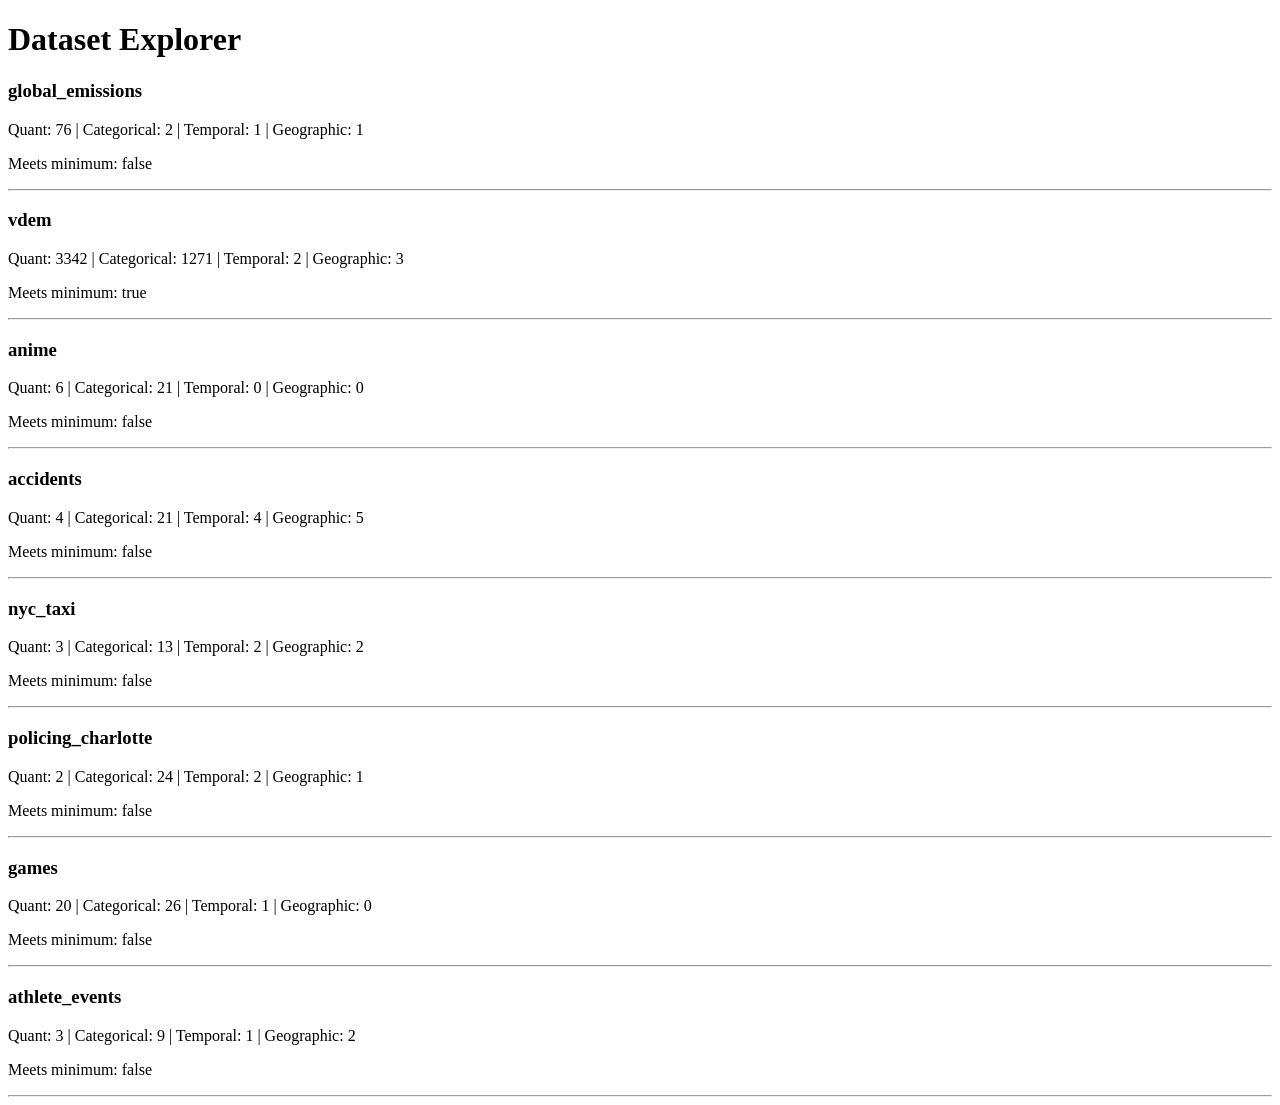
==== site/index.html @ 322bfea4 "made basic html display of data" ====
<!DOCTYPE html>
<html>
<head>
  <title>Dataset Explorer</title>
</head>
<body>
  <h1>Dataset Explorer</h1>
  <div id="results"></div>

  <script>
    fetch("data.json")
      .then(res => res.json())
      .then(datasets => {
        const container = document.getElementById("results");
        datasets.forEach(d => {
          const card = document.createElement("div");
          card.innerHTML = `
            <h3>${d.name}</h3>
            <p>Quant: ${d.num_quantitative} | Categorical: ${d.num_categorical} | Temporal: ${d.num_temporal} | Geographic: ${d.num_geographic}</p>
            <p>Meets minimum: ${d.meets_minimum}</p>
            <hr>
          `;
          container.appendChild(card);
        });
      });
  </script>
</body>
</html>
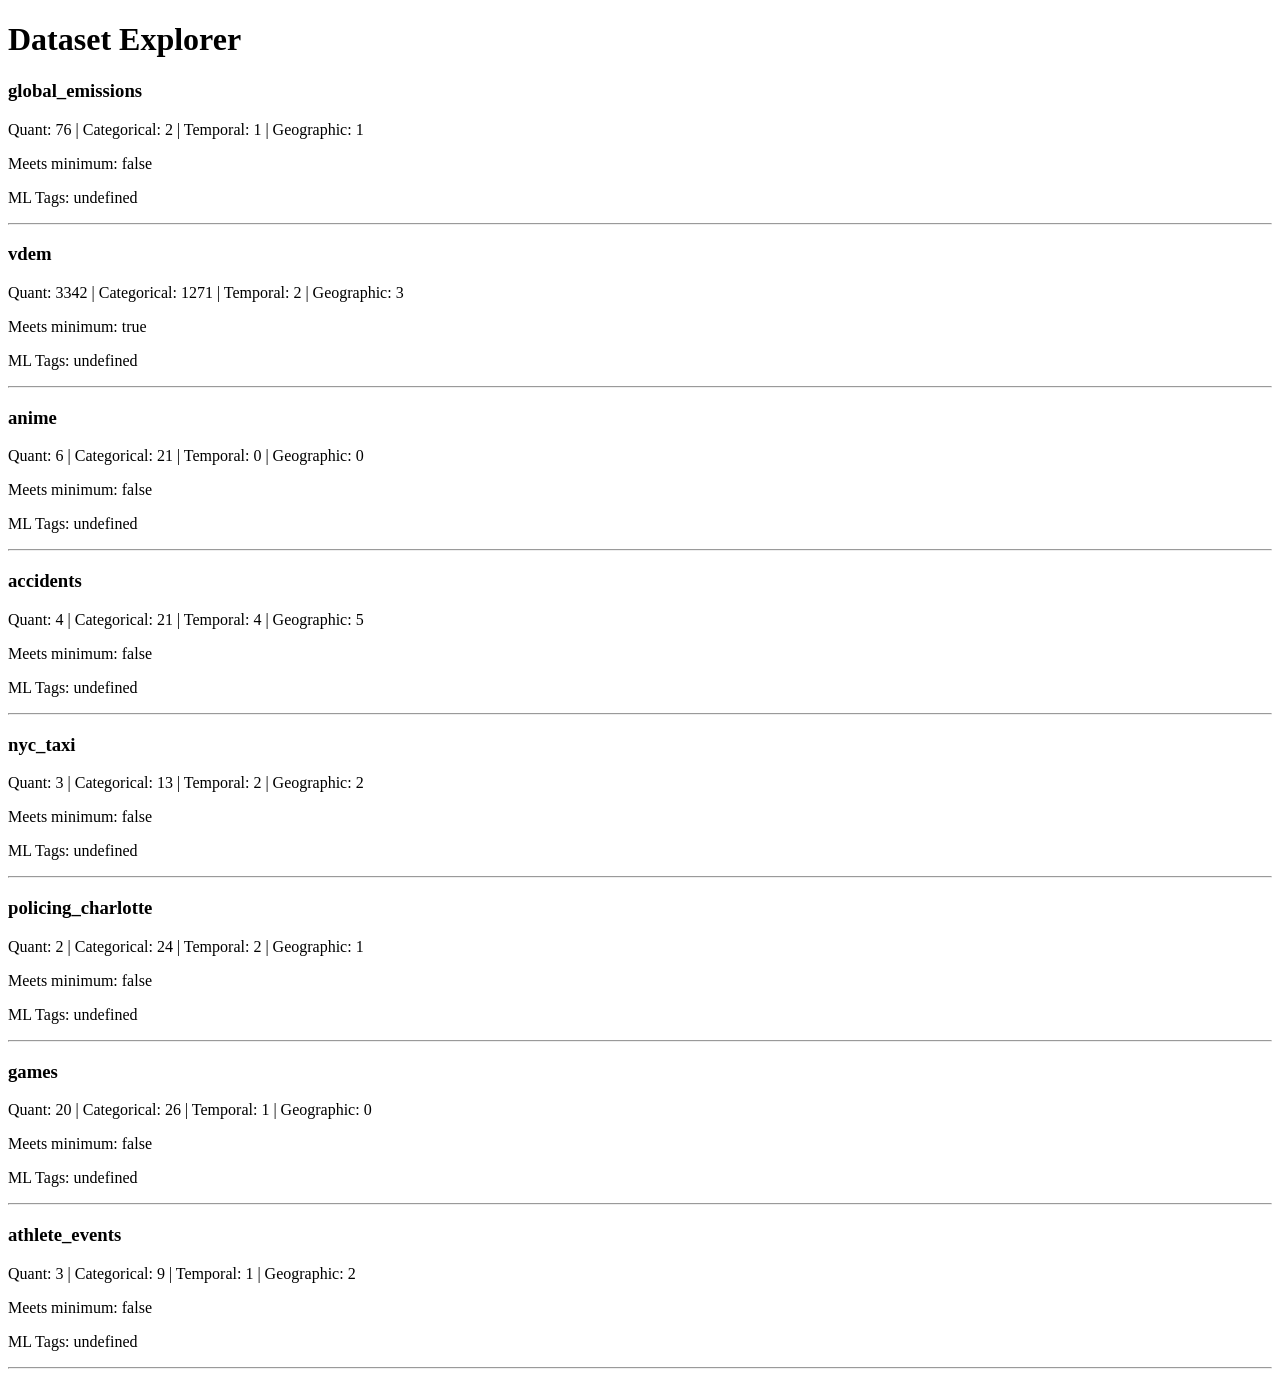
==== commit ff8383ed: "ml_tagger.py" ====
--- a/site/index.html
+++ b/site/index.html
@@ -18,6 +18,7 @@
             <h3>${d.name}</h3>
             <p>Quant: ${d.num_quantitative} | Categorical: ${d.num_categorical} | Temporal: ${d.num_temporal} | Geographic: ${d.num_geographic}</p>
             <p>Meets minimum: ${d.meets_minimum}</p>
+            <p>ML Tags: ${d.ml_tags}</p>
             <hr>
           `;
           container.appendChild(card);
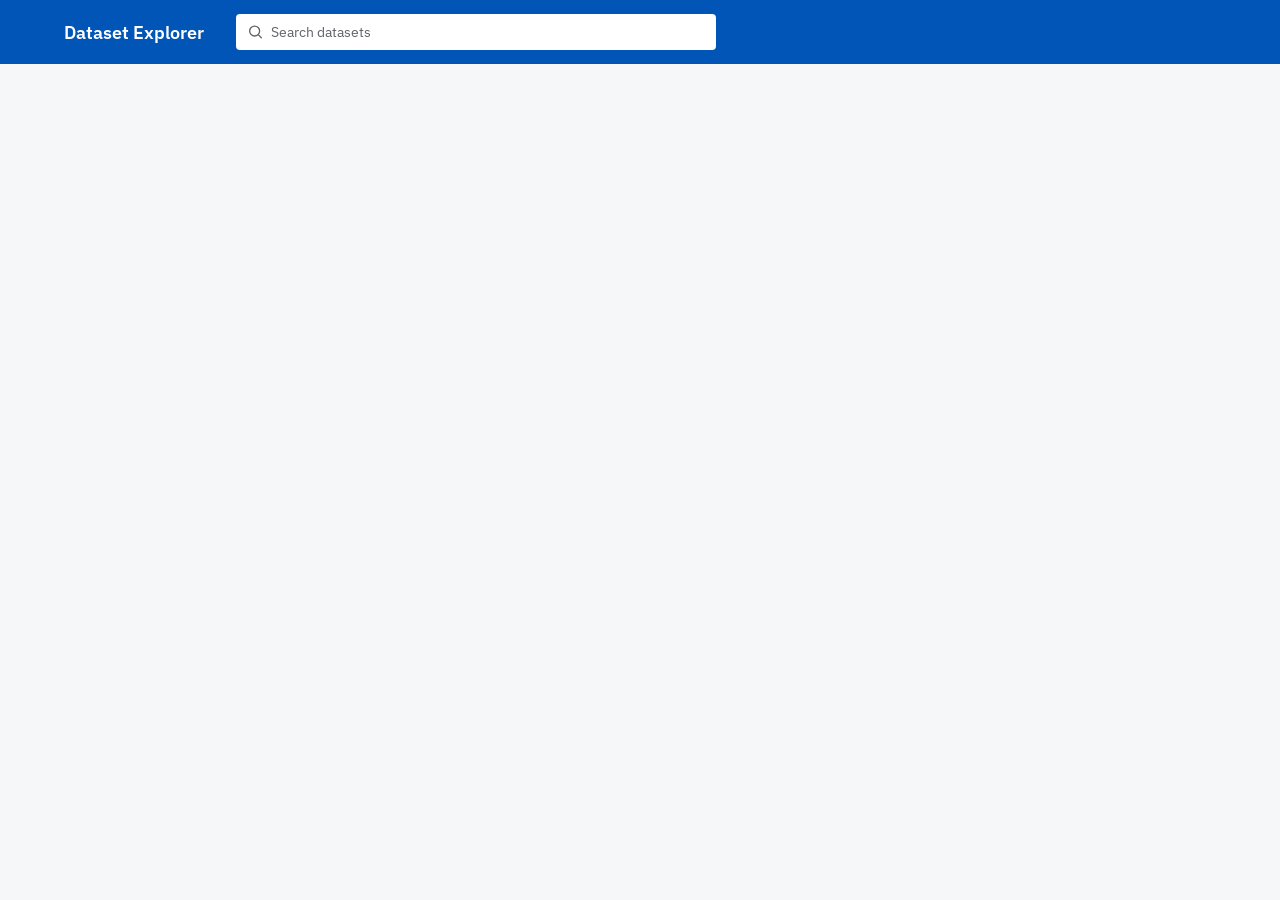
==== commit e7dc3bc6: "set up css and js template" ====
--- a/site/index.html
+++ b/site/index.html
@@ -1,29 +1,31 @@
 <!DOCTYPE html>
-<html>
+<html lang="en">
 <head>
+  <meta charset="UTF-8">
+  <meta name="viewport" content="width=device-width, initial-scale=1.0">
   <title>Dataset Explorer</title>
+  <link rel="preconnect" href="https://fonts.googleapis.com">
+  <link href="https://fonts.googleapis.com/css2?family=IBM+Plex+Sans:wght@400;500;600&family=IBM+Plex+Mono:wght@500&display=swap" rel="stylesheet">
+  <link rel="stylesheet" href="css/style.css">
 </head>
 <body>
-  <h1>Dataset Explorer</h1>
-  <div id="results"></div>
+  <header class="topbar">
+    <div class="topbar-inner">
+      <span class="topbar-title">Dataset Explorer</span>
+      <div class="search-bar" aria-disabled="true">
+        <svg class="search-icon" width="16" height="16" viewBox="0 0 16 16" fill="none" xmlns="http://www.w3.org/2000/svg" aria-hidden="true">
+          <circle cx="7" cy="7" r="5.25" stroke="currentColor" stroke-width="1.4"/>
+          <path d="M11 11L14 14" stroke="currentColor" stroke-width="1.4" stroke-linecap="round"/>
+        </svg>
+        <input type="text" placeholder="Search datasets" disabled>
+      </div>
+    </div>
+  </header>
 
-  <script>
-    fetch("data.json")
-      .then(res => res.json())
-      .then(datasets => {
-        const container = document.getElementById("results");
-        datasets.forEach(d => {
-          const card = document.createElement("div");
-          card.innerHTML = `
-            <h3>${d.name}</h3>
-            <p>Quant: ${d.num_quantitative} | Categorical: ${d.num_categorical} | Temporal: ${d.num_temporal} | Geographic: ${d.num_geographic}</p>
-            <p>Meets minimum: ${d.meets_minimum}</p>
-            <p>ML Tags: ${d.ml_tags}</p>
-            <hr>
-          `;
-          container.appendChild(card);
-        });
-      });
-  </script>
+  <main class="content">
+    <div id="dataset-grid" class="dataset-grid"></div>
+  </main>
+
+  <script src="js/app.js"></script>
 </body>
 </html>
--- a/site/css/style.css
+++ b/site/css/style.css
@@ -0,0 +1,174 @@
+* {
+    box-sizing: border-box;
+    margin: 0;
+    padding: 0;
+  }
+  
+  body {
+    font-family: 'IBM Plex Sans', -apple-system, sans-serif;
+    background: #F6F7F9;
+    color: #1A1A1A;
+  }
+  
+  .topbar {
+    background: #0055B7;
+    height: 64px;
+    display: flex;
+    align-items: center;
+    position: sticky;
+    top: 0;
+    z-index: 10;
+  }
+  
+  .topbar-inner {
+    width: 100%;
+    max-width: 1200px;
+    margin: 0 auto;
+    padding: 0 24px;
+    display: flex;
+    align-items: center;
+    gap: 32px;
+  }
+  
+  .topbar-title {
+    color: #FFFFFF;
+    font-size: 18px;
+    font-weight: 600;
+    white-space: nowrap;
+  }
+  
+  .search-bar {
+    display: flex;
+    align-items: center;
+    gap: 8px;
+    background: #FFFFFF;
+    border-radius: 4px;
+    padding: 0 12px;
+    height: 36px;
+    width: 100%;
+    max-width: 480px;
+    color: #5F6368;
+  }
+  
+  .search-bar input {
+    border: none;
+    outline: none;
+    background: transparent;
+    font-family: inherit;
+    font-size: 14px;
+    color: #1A1A1A;
+    width: 100%;
+  }
+  
+  .search-bar input::placeholder {
+    color: #5F6368;
+  }
+  
+  .content {
+    max-width: 1200px;
+    margin: 0 auto;
+    padding: 32px 24px 64px;
+  }
+  
+  .dataset-grid {
+    display: grid;
+    grid-template-columns: repeat(auto-fill, minmax(220px, 1fr));
+    gap: 24px;
+  }
+  
+  .dataset-card {
+    background: #FFFFFF;
+    border: 1px solid #DADCE0;
+    border-radius: 4px;
+    box-shadow: 0 1px 2px rgba(0, 0, 0, 0.06);
+    overflow: hidden;
+    display: flex;
+    flex-direction: column;
+  }
+  
+  .card-thumbnail {
+    height: 120px;
+    background: #F1F3F4;
+    border-bottom: 1px solid #DADCE0;
+    display: flex;
+    align-items: center;
+    justify-content: center;
+  }
+  
+  .card-thumbnail svg {
+    color: #B4B2A9;
+  }
+  
+  .card-body {
+    padding: 14px 16px 16px;
+    display: flex;
+    flex-direction: column;
+    gap: 12px;
+  }
+  
+  .card-name {
+    font-size: 15px;
+    font-weight: 600;
+    color: #1A1A1A;
+    overflow: hidden;
+    text-overflow: ellipsis;
+    white-space: nowrap;
+  }
+  
+  .stat-grid {
+    display: grid;
+    grid-template-columns: 1fr 1fr;
+    gap: 6px 12px;
+  }
+  
+  .stat-item {
+    display: flex;
+    flex-direction: column;
+    gap: 2px;
+  }
+  
+  .stat-label {
+    font-size: 11px;
+    color: #5F6368;
+    text-transform: none;
+  }
+  
+  .stat-value {
+    font-family: 'IBM Plex Mono', monospace;
+    font-size: 13px;
+    font-weight: 500;
+    color: #1A1A1A;
+  }
+  
+  .tag-row {
+    display: flex;
+    flex-wrap: wrap;
+    gap: 6px;
+  }
+  
+  .tag-chip {
+    background: #E8F0FB;
+    color: #0B3E82;
+    font-size: 11px;
+    font-weight: 500;
+    padding: 3px 8px;
+    border-radius: 3px;
+  }
+  
+  .status-badge {
+    align-self: flex-start;
+    font-size: 11px;
+    font-weight: 500;
+    padding: 3px 8px;
+    border-radius: 3px;
+  }
+  
+  .status-badge.pass {
+    background: #E6F4EA;
+    color: #1E7B34;
+  }
+  
+  .status-badge.fail {
+    background: #F1F3F4;
+    color: #5F6368;
+  }
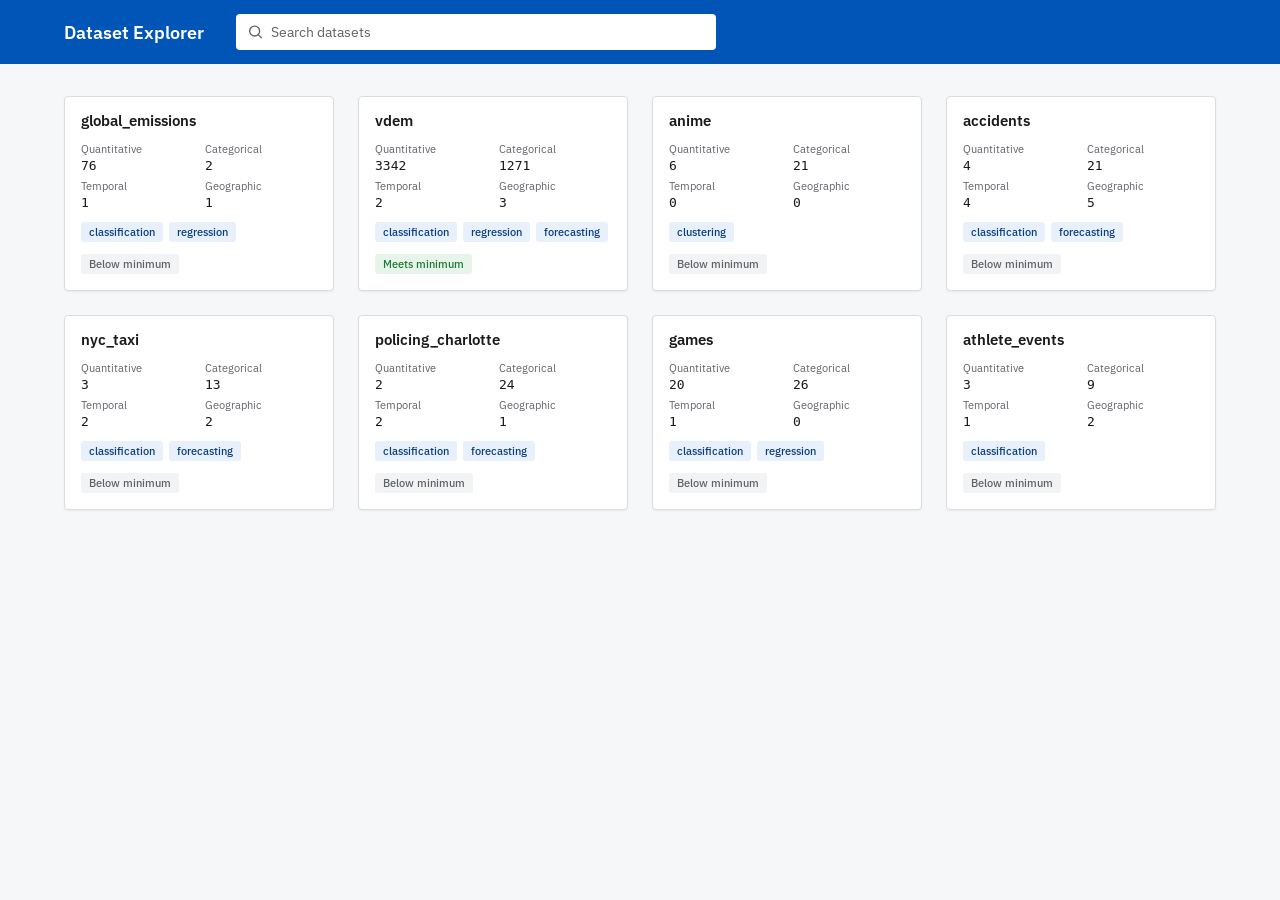
==== commit 18b13a88: "made basic js page" ====
--- a/site/index.html
+++ b/site/index.html
@@ -9,23 +9,7 @@
   <link rel="stylesheet" href="css/style.css">
 </head>
 <body>
-  <header class="topbar">
-    <div class="topbar-inner">
-      <span class="topbar-title">Dataset Explorer</span>
-      <div class="search-bar" aria-disabled="true">
-        <svg class="search-icon" width="16" height="16" viewBox="0 0 16 16" fill="none" xmlns="http://www.w3.org/2000/svg" aria-hidden="true">
-          <circle cx="7" cy="7" r="5.25" stroke="currentColor" stroke-width="1.4"/>
-          <path d="M11 11L14 14" stroke="currentColor" stroke-width="1.4" stroke-linecap="round"/>
-        </svg>
-        <input type="text" placeholder="Search datasets" disabled>
-      </div>
-    </div>
-  </header>
-
-  <main class="content">
-    <div id="dataset-grid" class="dataset-grid"></div>
-  </main>
-
-  <script src="js/app.js"></script>
+  <div id="app"></div>
+  <script type="module" src="js/main.js"></script>
 </body>
 </html>
--- a/site/css/style.css
+++ b/site/css/style.css
@@ -63,6 +63,7 @@
   .search-bar input::placeholder {
     color: #5F6368;
   }
+  
   
   .content {
     max-width: 1200px;
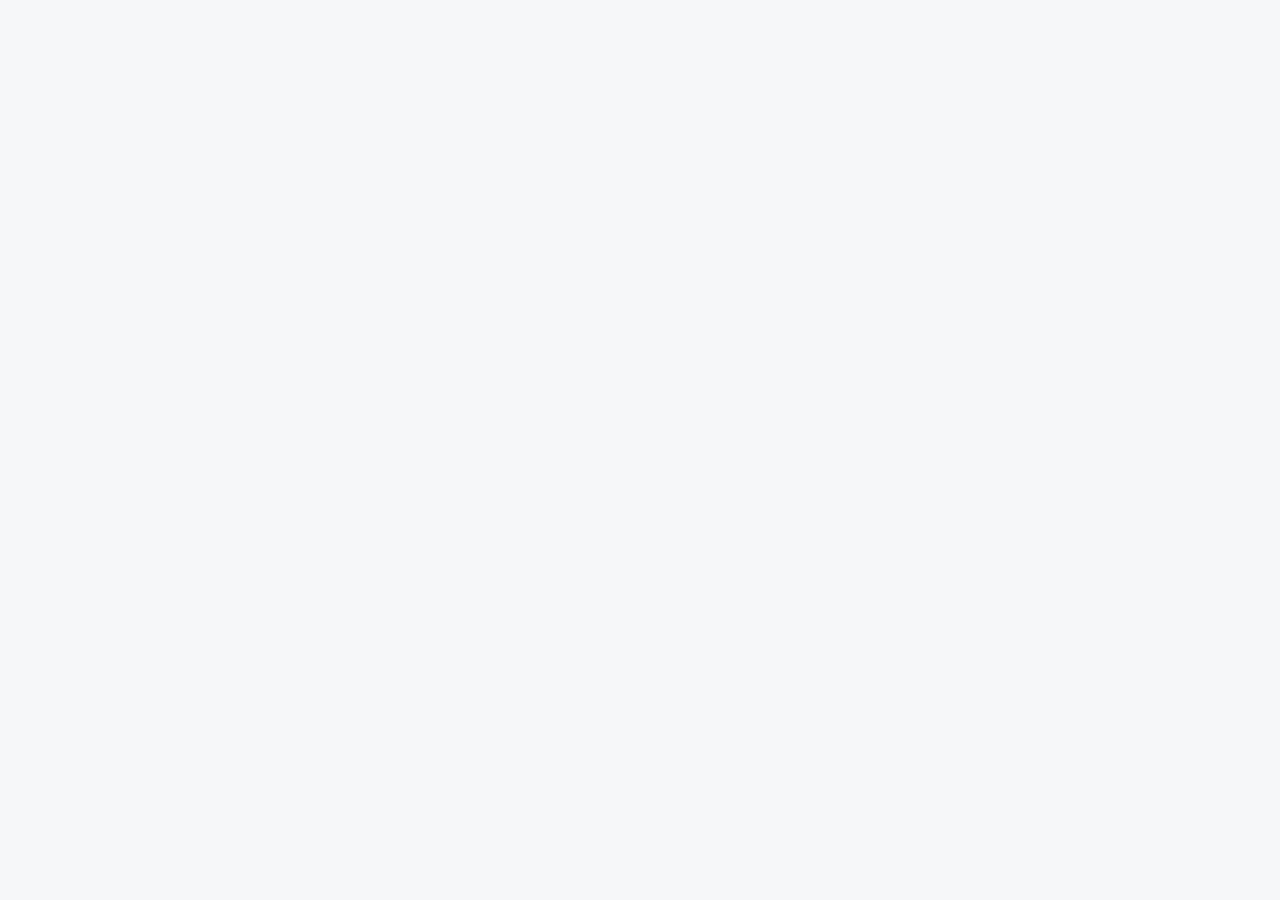
==== commit 6de75eab: "switched to in-browser Babel transformer for react" ====
--- a/site/index.html
+++ b/site/index.html
@@ -7,9 +7,16 @@
   <link rel="preconnect" href="https://fonts.googleapis.com">
   <link href="https://fonts.googleapis.com/css2?family=IBM+Plex+Sans:wght@400;500;600&family=IBM+Plex+Mono:wght@500&display=swap" rel="stylesheet">
   <link rel="stylesheet" href="css/style.css">
+
+  <script src="https://unpkg.com/react@18/umd/react.development.js"></script>
+  <script src="https://unpkg.com/react-dom@18/umd/react-dom.development.js"></script>
+  <script src="https://unpkg.com/@babel/standalone/babel.min.js"></script>
 </head>
 <body>
   <div id="app"></div>
-  <script type="module" src="js/main.js"></script>
+
+  <script type="text/babel" src="js/components/Topbar.jsx"></script>
+  <script type="text/babel" src="js/components/Card.jsx"></script>
+  <script type="text/babel" src="js/App.jsx"></script>
 </body>
 </html>
--- a/site/css/style.css
+++ b/site/css/style.css
@@ -10,11 +10,11 @@
     color: #1A1A1A;
   }
   
+  /* --- Top bar --- */
+  
   .topbar {
     background: #0055B7;
-    height: 64px;
-    display: flex;
-    align-items: center;
+    padding: 16px 0 20px;
     position: sticky;
     top: 0;
     z-index: 10;
@@ -26,8 +26,15 @@
     margin: 0 auto;
     padding: 0 24px;
     display: flex;
+    flex-direction: column;
     align-items: center;
-    gap: 32px;
+    gap: 12px;
+  }
+  
+  .topbar-title-row {
+    width: 100%;
+    display: flex;
+    align-items: center;
   }
   
   .topbar-title {
@@ -64,6 +71,7 @@
     color: #5F6368;
   }
   
+  /* --- Content --- */
   
   .content {
     max-width: 1200px;
@@ -77,6 +85,8 @@
     gap: 24px;
   }
   
+  /* --- Dataset card --- */
+  
   .dataset-card {
     background: #FFFFFF;
     border: 1px solid #DADCE0;
@@ -85,19 +95,6 @@
     overflow: hidden;
     display: flex;
     flex-direction: column;
-  }
-  
-  .card-thumbnail {
-    height: 120px;
-    background: #F1F3F4;
-    border-bottom: 1px solid #DADCE0;
-    display: flex;
-    align-items: center;
-    justify-content: center;
-  }
-  
-  .card-thumbnail svg {
-    color: #B4B2A9;
   }
   
   .card-body {
@@ -172,4 +169,28 @@
   .status-badge.fail {
     background: #F1F3F4;
     color: #5F6368;
+  }
+  
+  .upload-card {
+    border: 1.5px dashed #B4B2A9;
+    box-shadow: none;
+    background: transparent;
+    display: flex;
+    flex-direction: column;
+    align-items: center;
+    justify-content: center;
+    gap: 8px;
+    min-height: 180px;
+    color: #5F6368;
+    cursor: pointer;
+  }
+  
+  .upload-card:hover {
+    border-color: #0055B7;
+    color: #0055B7;
+  }
+  
+  .upload-label {
+    font-size: 13px;
+    font-weight: 500;
   }
